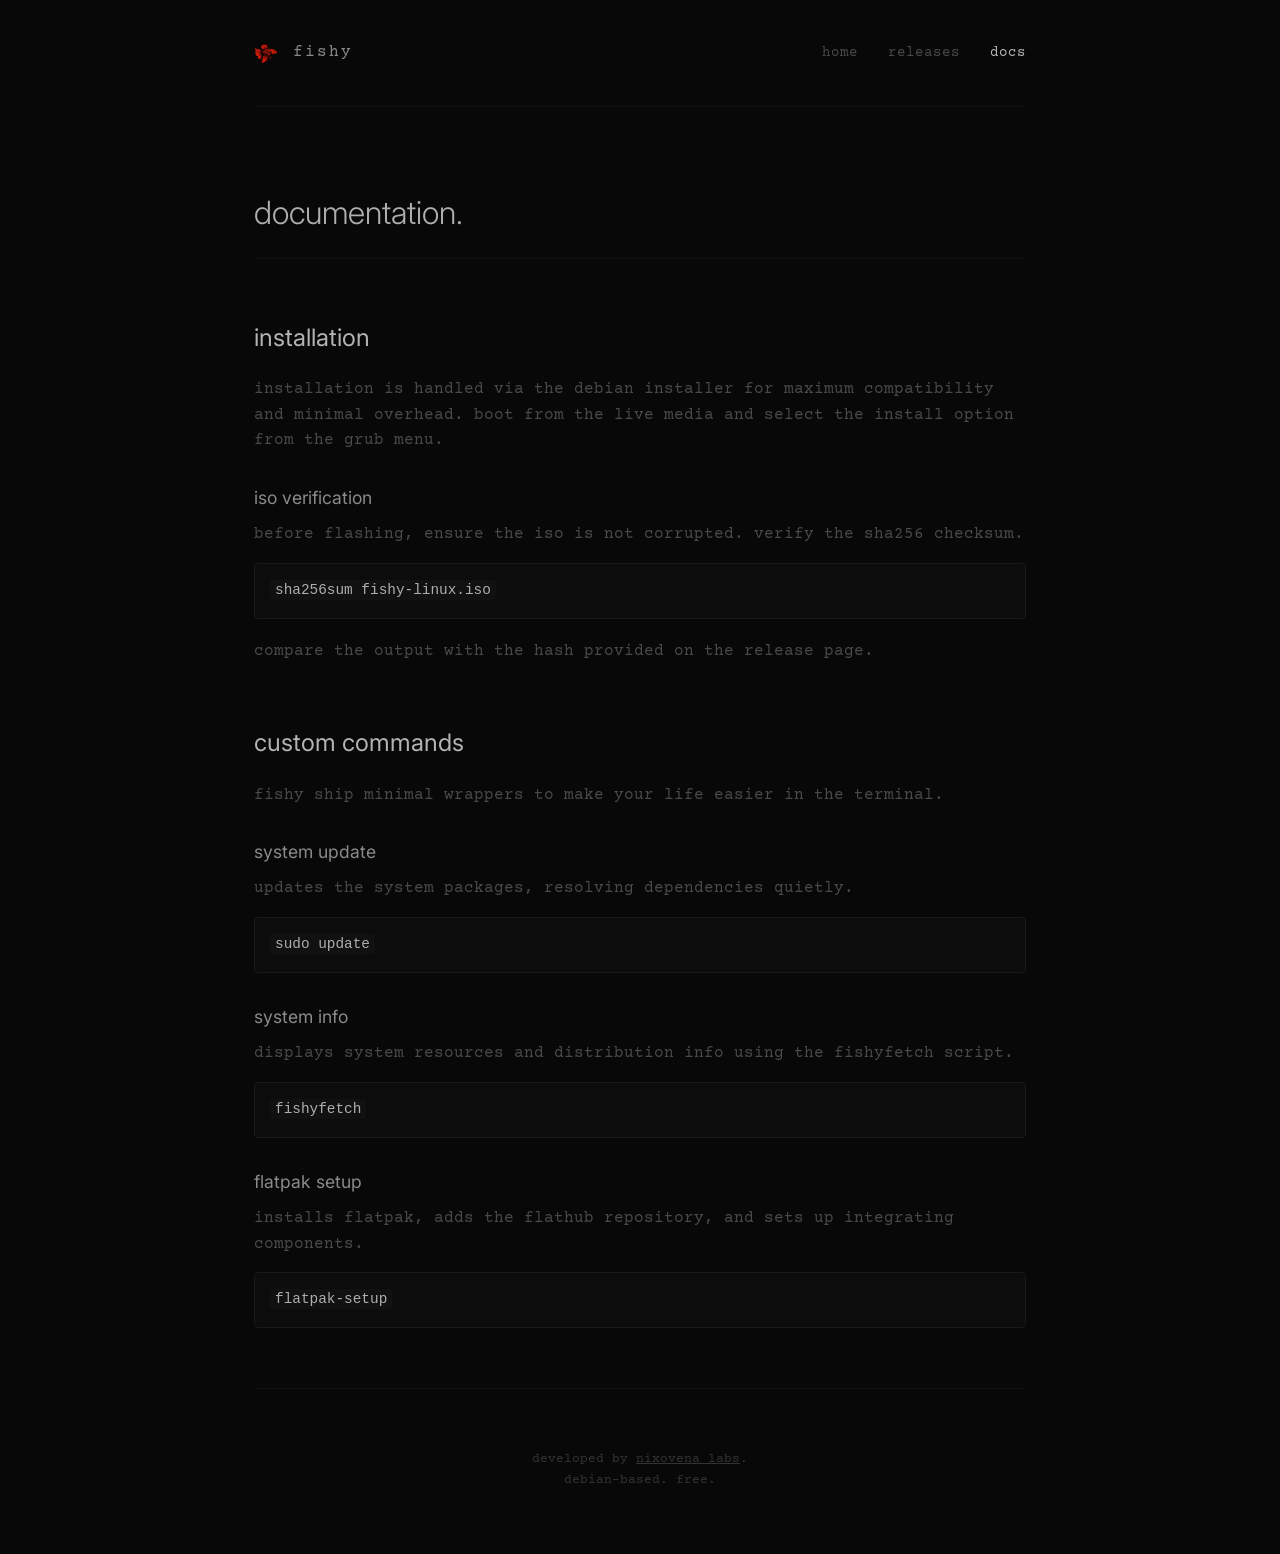
==== docs.html @ abbdf953 "Update" ====
<!DOCTYPE html>
<html lang="en">

<head>
    <meta charset="UTF-8">
    <meta name="viewport" content="width=device-width, initial-scale=1.0">
    <title>Docs - Fishy Linux</title>
    <link rel="icon" type="image/png" href="Assets/fishy.png">
    <link rel="stylesheet" href="style.css">
    <style>
        .page-header {
            margin-top: 80px;
            margin-bottom: 60px;
            border-bottom: 1px solid #111;
            padding-bottom: 20px;
        }

        .page-header h1 {
            font-family: var(--font-sans);
            font-weight: 300;
            color: #aeaeae;
        }

        .doc-section {
            margin-bottom: 60px;
        }

        .doc-section h2 {
            font-family: var(--font-sans);
            font-size: 1.5rem;
            color: var(--accent);
            margin-bottom: 20px;
            font-weight: 400;
        }

        .doc-section h3 {
            font-family: var(--font-sans);
            font-size: 1.1rem;
            color: var(--text-primary);
            margin-top: 30px;
            margin-bottom: 10px;
            font-weight: 400;
        }

        .doc-section p {
            color: var(--text-secondary);
            margin-bottom: 15px;
        }

        pre {
            background-color: #0c0c0c;
            border: 1px solid #1a1a1a;
            padding: 15px;
            border-radius: 4px;
            overflow-x: auto;
            margin-bottom: 20px;
            color: #aeaeae;
            font-family: var(--font-mono);
            font-size: 0.9rem;
        }

        code {
            color: #aeaeae;
            background: #111;
            padding: 2px 5px;
            border-radius: 3px;
        }
    </style>
</head>

<body>

    <div class="container">
        <!-- Navbar -->
        <nav class="navbar">
            <a href="index.html" class="brand">
                <img src="Assets/fishy.png" alt="Fishy Linux">
                fishy
            </a>
            <ul class="nav-links">
                <li><a href="index.html">home</a></li>
                <li><a href="releases.html">releases</a></li>
                <li><a href="docs.html" style="color: var(--accent);">docs</a></li>
            </ul>
        </nav>

        <header class="page-header">
            <h1>documentation.</h1>
        </header>

        <section class="doc-section">
            <h2>installation</h2>
            <p>installation is handled via the debian installer for maximum compatibility and minimal overhead. boot
                from the live media and select the install option from the grub menu.</p>

            <h3>iso verification</h3>
            <p>before flashing, ensure the iso is not corrupted. verify the sha256 checksum.</p>
            <pre><code>sha256sum fishy-linux.iso</code></pre>
            <p>compare the output with the hash provided on the release page.</p>
        </section>

        <section class="doc-section">
            <h2>custom commands</h2>
            <p>fishy ship minimal wrappers to make your life easier in the terminal.</p>

            <h3>system update</h3>
            <p>updates the system packages, resolving dependencies quietly.</p>
            <pre><code>sudo update</code></pre>

            <h3>system info</h3>
            <p>displays system resources and distribution info using the fishyfetch script.</p>
            <pre><code>fishyfetch</code></pre>

            <h3>flatpak setup</h3>
            <p>installs flatpak, adds the flathub repository, and sets up integrating components.</p>
            <pre><code>flatpak-setup</code></pre>
        </section>

        <!-- Footer -->
        <footer class="footer">
            <p>developed by <a href="https://nixovena.org" style="color: inherit; text-decoration: underline;">nixovena labs</a>.</p>
            <p>debian-based. free.</p>
        </footer>
    </div>

</body>

</html>
---- style.css ----
@import url('https://fonts.googleapis.com/css2?family=Courier+Prime:ital,wght@0,400;0,700;1,400&family=Inter:wght@300;400;600&display=swap');

:root {
    --bg-color: #080808;
    --text-primary: #8a8a8a;
    --text-secondary: #4a4a4a;
    --accent: #b3b3b3;
    --font-mono: 'Courier Prime', monospace;
    --font-sans: 'Inter', sans-serif;
}

* {
    margin: 0;
    padding: 0;
    box-sizing: border-box;
}

body {
    background-color: var(--bg-color);
    color: var(--text-primary);
    font-family: var(--font-mono);
    line-height: 1.6;
    overflow-x: hidden;
}

a {
    color: var(--text-secondary);
    text-decoration: none;
    transition: color 0.5s ease;
}

a:hover {
    color: var(--accent);
}

.container {
    max-width: 900px;
    margin: 0 auto;
    padding: 0 5%;
}

/* Navbar */
.navbar {
    display: flex;
    justify-content: space-between;
    align-items: center;
    padding: 40px 0;
    border-bottom: 1px solid #111;
}

.brand {
    display: flex;
    align-items: center;
    gap: 15px;
    font-size: 1rem;
    color: var(--text-primary);
    letter-spacing: 2px;
}

.brand img {
    height: 24px;
    opacity: 0.9;
    transition: opacity 1s ease;
}

.brand:hover img {
    opacity: 1;
}

.nav-links {
    list-style: none;
    display: flex;
    gap: 30px;
}

.nav-links li a {
    font-size: 0.9rem;
    letter-spacing: 1px;
}

/* Hero Section */
.hero {
    margin-top: 100px;
    text-align: center;
    animation: fade-in 2s ease-in-out;
}

@keyframes fade-in {
    0% { opacity: 0; transform: translateY(10px); }
    100% { opacity: 1; transform: translateY(0); }
}

.hero h1 {
    font-family: var(--font-sans);
    font-weight: 300;
    font-size: 3.5rem;
    color: #aeaeae;
    letter-spacing: -1px;
    margin-bottom: 20px;
}

.hero p {
    font-size: 1rem;
    color: var(--text-secondary);
    max-width: 600px;
    margin: 0 auto;
    margin-bottom: 60px;
}

.desktop-showcase {
    position: relative;
    width: 100%;
    max-width: 800px;
    margin: 0 auto;
    border-radius: 4px;
    overflow: hidden;
    box-shadow: 0 20px 50px rgba(0,0,0,0.5);
    transition: transform 2s ease;
}

.desktop-showcase:hover {
    transform: scale(1.02);
}

.btn-download {
    display: inline-block;
    margin-top: 40px;
    padding: 12px 30px;
    border: 1px solid var(--text-secondary);
    color: var(--text-primary);
    font-family: var(--font-mono);
    text-transform: lowercase;
    transition: all 0.5s ease;
    cursor: pointer;
}

.btn-download:hover {
    border-color: var(--accent);
    color: #fff;
    box-shadow: 0 0 15px rgba(255,255,255,0.1);
}

.desktop-showcase img {
    width: 100%;
    display: block;
}

/* Features */
.features {
    margin: 120px 0;
    display: grid;
    grid-template-columns: repeat(auto-fit, minmax(200px, 1fr));
    gap: 40px;
    text-align: center;
    border-top: 1px solid #111;
    padding-top: 80px;
}

.feature h3 {
    font-family: var(--font-sans);
    font-weight: 400;
    font-size: 1.1rem;
    color: var(--accent);
    margin-bottom: 10px;
    letter-spacing: 0.5px;
}

.feature p {
    font-size: 0.85rem;
    color: var(--text-secondary);
}

/* Footer */
.footer {
    padding: 60px 0;
    text-align: center;
    border-top: 1px solid #111;
    font-size: 0.8rem;
    color: #333;
}
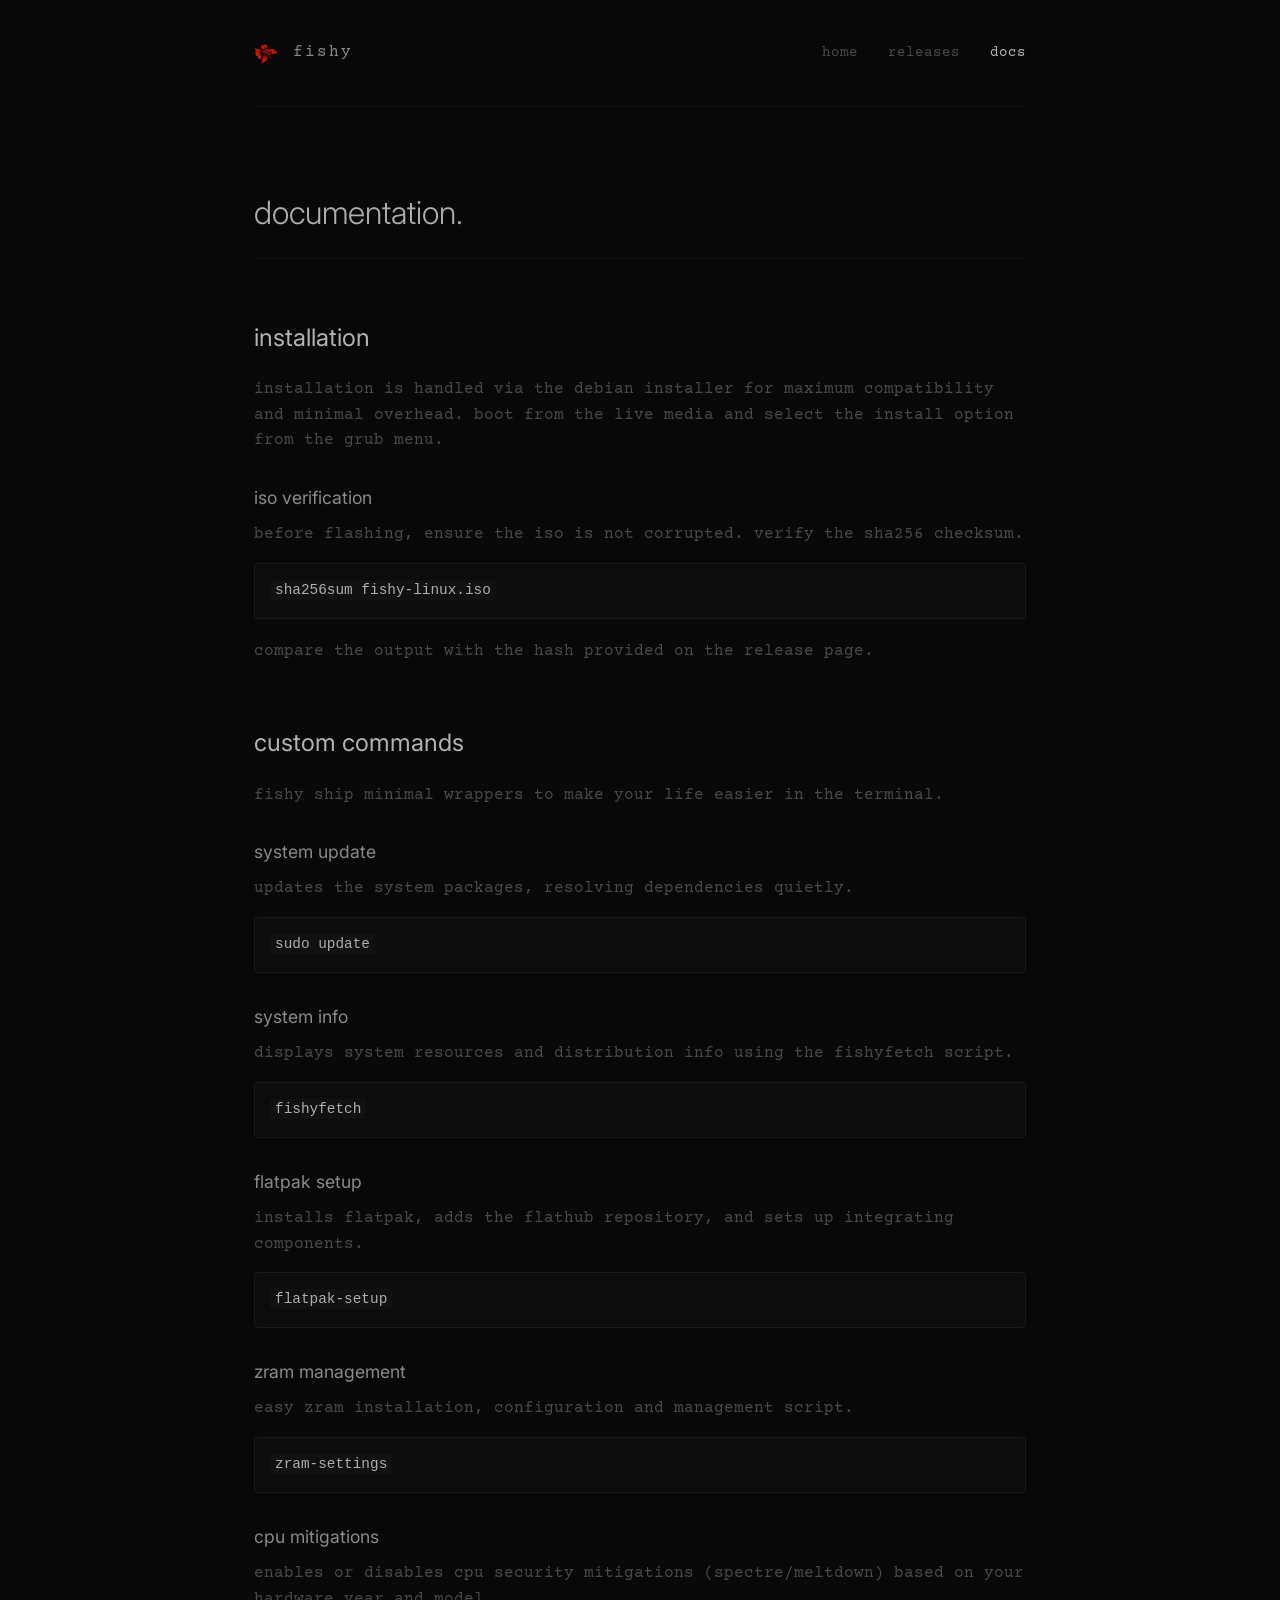
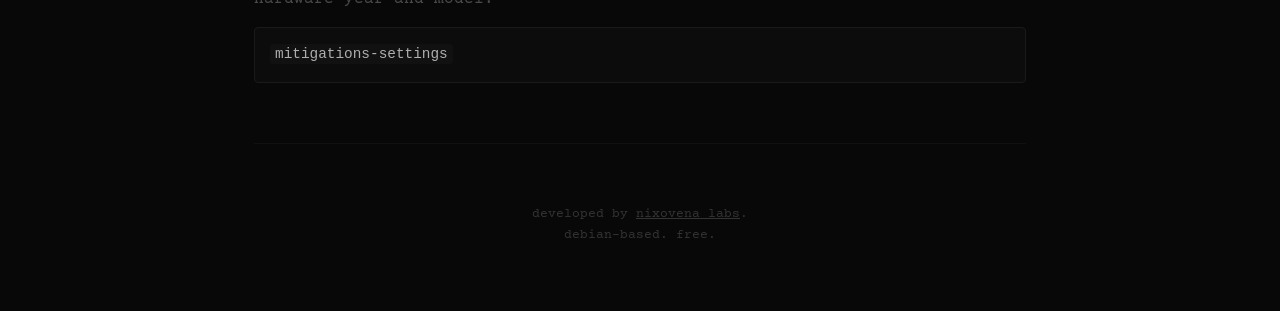
==== commit 2b9e028c: "update" ====
--- a/docs.html
+++ b/docs.html
@@ -114,6 +114,14 @@
             <h3>flatpak setup</h3>
             <p>installs flatpak, adds the flathub repository, and sets up integrating components.</p>
             <pre><code>flatpak-setup</code></pre>
+
+            <h3>zram management</h3>
+            <p>easy zram installation, configuration and management script.</p>
+            <pre><code>zram-settings</code></pre>
+
+            <h3>cpu mitigations</h3>
+            <p>enables or disables cpu security mitigations (spectre/meltdown) based on your hardware year and model.</p>
+            <pre><code>mitigations-settings</code></pre>
         </section>
 
         <!-- Footer -->
